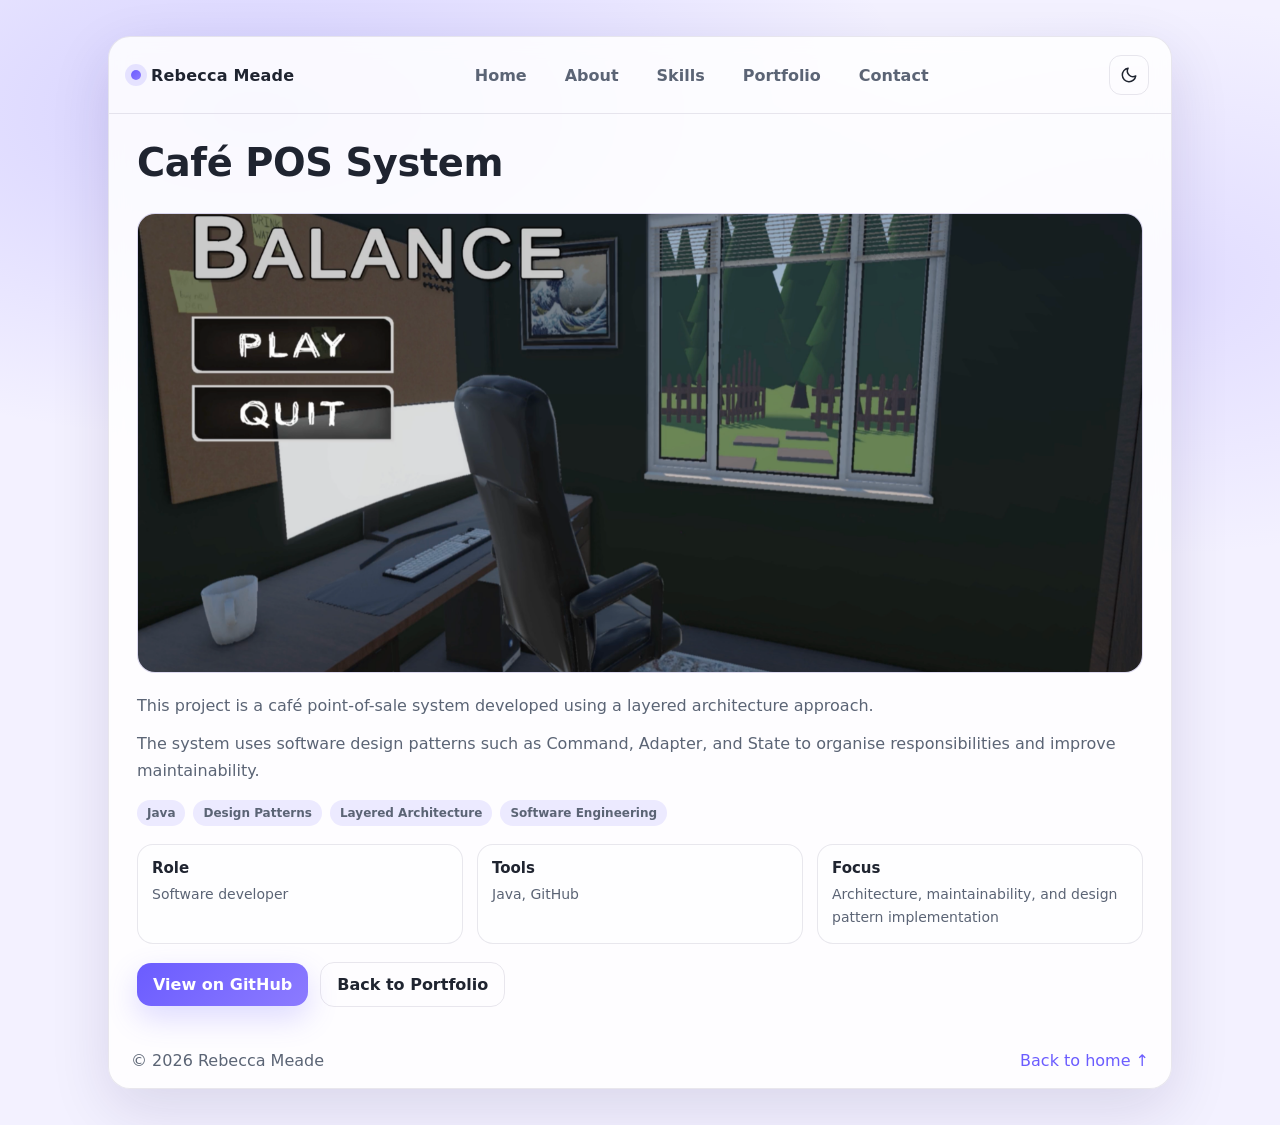
==== projects/cafepos.html @ 5c22958b "Separate pages for each project" ====
<!DOCTYPE html>
<html lang="en">
<head>
  <meta charset="UTF-8" />
  <meta name="viewport" content="width=device-width, initial-scale=1.0" />

  <title>Café POS System | Rebecca Meade</title>
  <link rel="stylesheet" href="../style.css" />
</head>

<body>
  <div class="wrap">
    <div class="card">
      <div class="nav">
        <a class="brand" href="../index.html">
          <span class="brand-dot" aria-hidden="true"></span>
          <span>Rebecca Meade</span>
        </a>

        <nav class="navlinks" aria-label="Primary">
          <a href="../index.html">Home</a>
          <a href="../index.html#about">About</a>
          <a href="../index.html#skills">Skills</a>
          <a href="../index.html#projects">Portfolio</a>
          <a href="../index.html#contact">Contact</a>
        </nav>

        <div class="actions">
          <button class="iconbtn" id="themeBtn" aria-label="Toggle theme" title="Toggle theme">
            <svg width="18" height="18" viewBox="0 0 24 24" fill="none">
              <path d="M21 13.2A7.5 7.5 0 0 1 10.8 3a9 9 0 1 0 10.2 10.2Z" stroke="currentColor" stroke-width="2" stroke-linecap="round" stroke-linejoin="round"/>
            </svg>
          </button>
        </div>
      </div>

      <section class="section">
        <h1>Café POS System</h1>

        <img
          class="project-hero-image"
          src="../images/fyp.png"
          alt="Screenshot of the Café POS System project"
        />

        <p>This project is a café point-of-sale system developed using a layered architecture approach.</p>

        <p>The system uses software design patterns such as Command, Adapter, and State to organise responsibilities and improve maintainability.</p>

        <div class="tags" style="margin-top:16px;">
          <span class="tag">Java</span>
          <span class="tag">Design Patterns</span>
          <span class="tag">Layered Architecture</span>
          <span class="tag">Software Engineering</span>
        </div>

        <div class="project-meta">
          <div class="meta-card">
            <h3>Role</h3>
            <p>Software developer</p>
          </div>

          <div class="meta-card">
            <h3>Tools</h3>
            <p>Java, GitHub</p>
          </div>

          <div class="meta-card">
            <h3>Focus</h3>
            <p>Architecture, maintainability, and design pattern implementation</p>
          </div>
        </div>

        <div class="ctaRow">
          <a class="btn btn-primary" href="https://github.com/22357564becky/cafe-pos" target="_blank" rel="noreferrer">
            View on GitHub
          </a>

          <a class="btn btn-ghost" href="../index.html#projects">
            Back to Portfolio
          </a>
        </div>
      </section>

      <footer>
        <span>© 2026 Rebecca Meade</span>
        <span>
          <a href="../index.html#top">Back to home ↑</a>
        </span>
      </footer>
    </div>
  </div>

  <script src="../script.js"></script>
</body>
</html>
---- style.css ----
:root{
  --bg: #f3f1ff;
  --card: rgba(255,255,255,0.85);
  --text: #1f2430;
  --muted: #5b6475;
  --border: rgba(40, 30, 80, 0.10);
  --shadow: 0 20px 60px rgba(30, 18, 80, 0.12);
  --accent: #6b5cff;
  --accent2: #8c7bff;
  --link: #6b5cff;
  --chip: rgba(107,92,255,0.12);
}

/* Dark mode */
[data-theme="dark"]{
  --bg: #0f1220;
  --card: rgba(25, 28, 45, 0.75);
  --text: #f1f4ff;
  --muted: #b8c0d7;
  --border: rgba(255,255,255,0.10);
  --shadow: 0 20px 60px rgba(0, 0, 0, 0.45);
  --accent: #8c7bff;
  --accent2: #6b5cff;
  --link: #a79cff;
  --chip: rgba(167,156,255,0.14);
}

*{ box-sizing:border-box; }
html{ scroll-behavior:smooth; }

body{
  margin:0;
  font-family: ui-sans-serif, system-ui, -apple-system, Segoe UI, Roboto, Arial, "Apple Color Emoji","Segoe UI Emoji";
  background: radial-gradient(1200px 600px at 20% 10%, rgba(107,92,255,0.22), transparent 55%),
              radial-gradient(900px 500px at 90% 25%, rgba(140,123,255,0.18), transparent 55%),
              var(--bg);
  color: var(--text);
  min-height: 100vh;
}

a{ color: var(--link); text-decoration: none; }
a:hover{ text-decoration: underline; }

.wrap{
  max-width: 1100px;
  margin: 36px auto;
  padding: 0 18px;
}

.card{
  background: var(--card);
  border: 1px solid var(--border);
  box-shadow: var(--shadow);
  backdrop-filter: blur(10px);
  border-radius: 22px;
  overflow: hidden;
}

/* Top nav */
.nav{
  display:flex;
  align-items:center;
  justify-content:space-between;
  padding: 18px 22px;
}

.brand{
  display:flex;
  align-items:center;
  gap:10px;
  font-weight: 800;
  letter-spacing: 0.2px;
  color: var(--text);
}

.brand:hover{
  text-decoration: none;
}

.brand-dot{
  width: 10px;
  height: 10px;
  border-radius: 50%;
  background: linear-gradient(135deg, var(--accent), var(--accent2));
  box-shadow: 0 0 0 6px rgba(107,92,255,0.15);
}

.navlinks{
  display:flex;
  align-items:center;
  gap: 18px;
  flex-wrap: wrap;
}

.navlinks a{
  color: var(--muted);
  font-weight: 600;
  padding: 10px 10px;
  border-radius: 12px;
}

.navlinks a:hover{
  background: rgba(107,92,255,0.10);
  text-decoration:none;
  color: var(--text);
}

.actions{
  display:flex;
  align-items:center;
  gap: 10px;
}

.iconbtn{
  width: 40px;
  height: 40px;
  border-radius: 12px;
  border: 1px solid var(--border);
  background: transparent;
  color: var(--text);
  cursor: pointer;
  display:grid;
  place-items:center;
}

.iconbtn:hover{
  background: rgba(107,92,255,0.10);
}

/* Hero */
.hero{
  display:grid;
  grid-template-columns: 1.15fr 0.85fr;
  gap: 22px;
  padding: 42px 28px 34px;
  align-items:center;
}

.kicker{
  display:inline-flex;
  gap: 10px;
  align-items:center;
  padding: 8px 12px;
  border-radius: 999px;
  background: var(--chip);
  color: var(--muted);
  font-weight: 650;
  width: fit-content;
  margin-bottom: 14px;
}

.kicker b{ color: var(--text); }

.hero h1{
  margin: 0 0 10px;
  font-size: clamp(34px, 3.6vw, 52px);
  line-height: 1.05;
  letter-spacing: -0.02em;
}

.subtitle{
  margin: 0 0 16px;
  font-size: 18px;
  color: var(--muted);
  max-width: 52ch;
}

.ctaRow{
  display:flex;
  align-items:center;
  gap: 12px;
  flex-wrap: wrap;
  margin-top: 18px;
}

.btn{
  border: 0;
  cursor:pointer;
  font-weight: 750;
  padding: 12px 16px;
  border-radius: 14px;
  display:inline-flex;
  align-items:center;
  gap: 10px;
}

.btn-primary{
  background: linear-gradient(135deg, var(--accent), var(--accent2));
  color: white;
  box-shadow: 0 12px 30px rgba(107,92,255,0.22);
}

.btn-primary:hover{
  filter: brightness(1.03);
  text-decoration: none;
}

.btn-ghost{
  background: transparent;
  border: 1px solid var(--border);
  color: var(--text);
}

.btn-ghost:hover{
  background: rgba(107,92,255,0.10);
  text-decoration: none;
}

.social{
  display:flex;
  gap: 10px;
  margin-top: 18px;
  align-items:center;
}

.social a{
  width: 40px;
  height: 40px;
  border-radius: 12px;
  border: 1px solid var(--border);
  display:grid;
  place-items:center;
  color: var(--text);
}

.social a:hover{
  background: rgba(107,92,255,0.10);
  text-decoration:none;
}

/* Portrait / blob */
.portraitWrap{
  display:grid;
  place-items:center;
  padding: 10px;
}

.blob{
  width: min(320px, 72vw);
  aspect-ratio: 1 / 1;
  border-radius: 55% 45% 58% 42% / 45% 55% 45% 55%;
  background: radial-gradient(circle at 30% 30%, rgba(255,255,255,0.35), transparent 45%),
              linear-gradient(135deg, var(--accent), var(--accent2));
  position: relative;
  box-shadow: 0 18px 60px rgba(107,92,255,0.25);
  overflow: hidden;
  animation: float 7s ease-in-out infinite;
}

@keyframes float{
  0%,100%{ transform: translateY(0px); }
  50%{ transform: translateY(-10px); }
}

.blob img{
  position:absolute;
  inset: 12%;
  width: 76%;
  height: 76%;
  object-fit: cover;
  border-radius: 50%;
  border: 6px solid rgba(255,255,255,0.65);
  background: rgba(255,255,255,0.55);
}

/* Sections */
.section{
  padding: 26px 28px;
  border-top: 1px solid var(--border);
}

.section h1,
.section h2{
  margin: 0 0 12px;
  letter-spacing: -0.01em;
}

.section h1{
  font-size: clamp(30px, 3vw, 44px);
}

.section h2{
  font-size: 22px;
}

.section p{
  margin: 0;
  color: var(--muted);
  line-height: 1.65;
}

.section p + p{
  margin-top: 12px;
}

/* Projects grid */
.grid{
  margin-top: 14px;
  display:grid;
  grid-template-columns: repeat(3, 1fr);
  gap: 14px;
}

.proj{
  border: 1px solid var(--border);
  border-radius: 18px;
  padding: 16px;
  background: rgba(255,255,255,0.35);
}

[data-theme="dark"] .proj{
  background: rgba(0,0,0,0.14);
}

.proj h3{
  margin: 0 0 6px;
  font-size: 16px;
}

.proj p{
  margin: 0 0 12px;
  font-size: 14px;
  color: var(--muted);
}

.tags{
  display:flex;
  flex-wrap:wrap;
  gap: 8px;
  margin-bottom: 12px;
}

.tag{
  font-size: 12px;
  padding: 6px 10px;
  border-radius: 999px;
  background: var(--chip);
  color: var(--muted);
  font-weight: 650;
}

.proj a{
  font-weight: 750;
  display:inline-flex;
  align-items:center;
  gap: 8px;
}

/* Project detail pages */
.project-hero-image{
  width:100%;
  max-height: 460px;
  object-fit: cover;
  border-radius: 18px;
  border: 1px solid var(--border);
  margin: 16px 0;
  background: rgba(107,92,255,0.10);
}

.project-meta{
  display:grid;
  grid-template-columns: repeat(3, 1fr);
  gap: 14px;
  margin-top: 18px;
}

.meta-card{
  border: 1px solid var(--border);
  border-radius: 16px;
  padding: 14px;
  background: rgba(255,255,255,0.30);
}

[data-theme="dark"] .meta-card{
  background: rgba(0,0,0,0.14);
}

.meta-card h3{
  margin: 0 0 6px;
  font-size: 15px;
}

.meta-card p{
  font-size: 14px;
}

/* Footer */
footer{
  padding: 18px 22px;
  color: var(--muted);
  display:flex;
  justify-content:space-between;
  align-items:center;
  gap: 10px;
  flex-wrap: wrap;
}

/* Responsive */
@media (max-width: 900px){
  .hero{
    grid-template-columns: 1fr;
    padding: 34px 22px 22px;
  }

  .grid,
  .project-meta{
    grid-template-columns: 1fr;
  }

  .nav{
    gap: 10px;
  }

  .navlinks{
    display:none;
  }
}
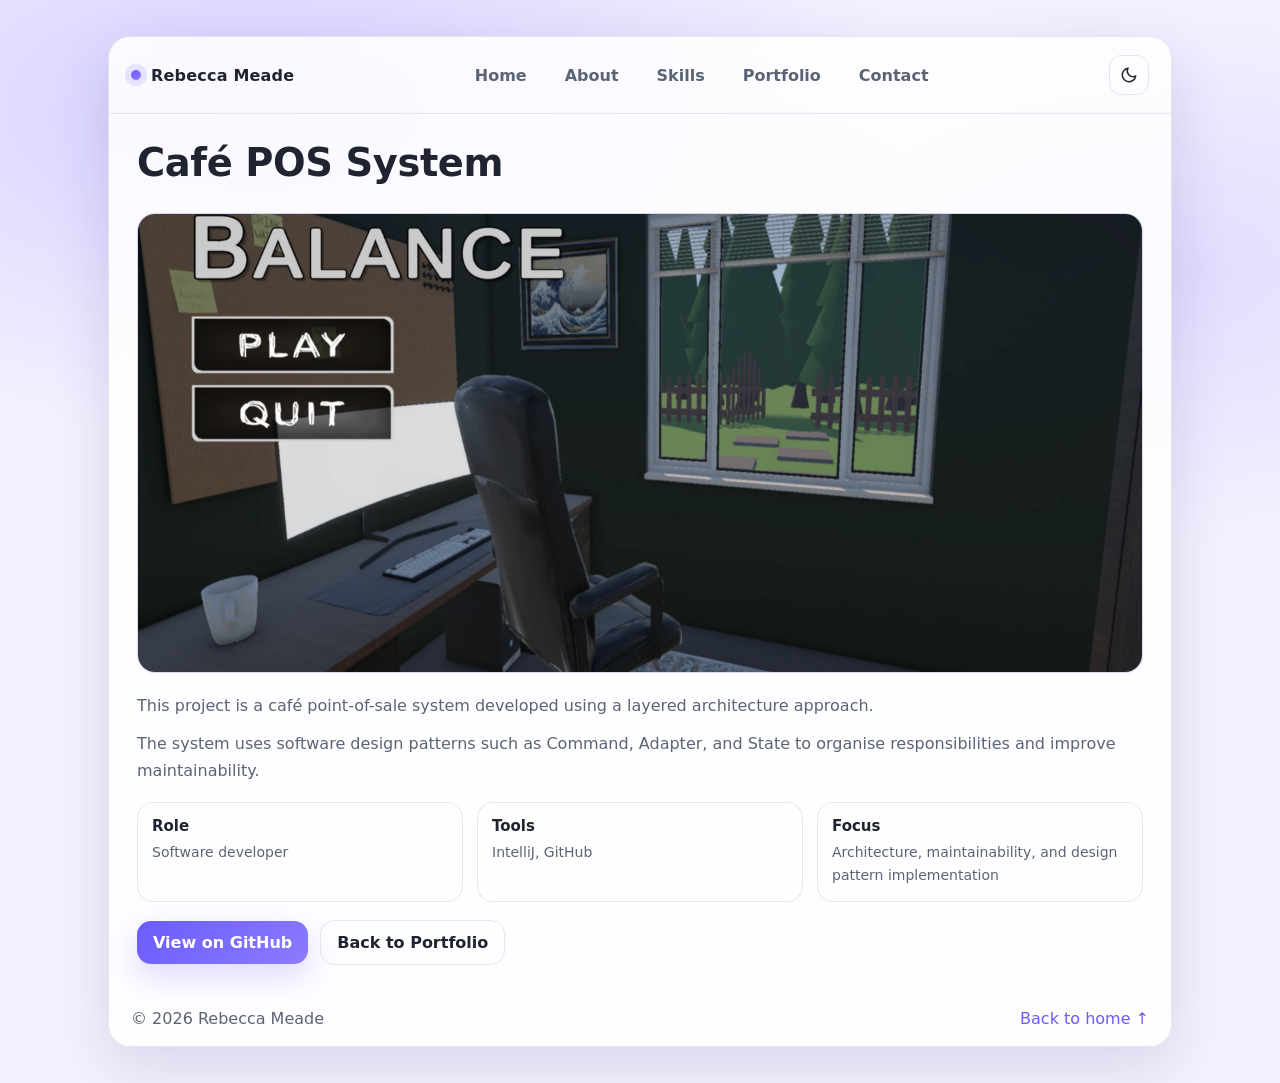
==== commit 222abfbb: "Added fyp video and edited project pages" ====
--- a/projects/cafepos.html
+++ b/projects/cafepos.html
@@ -47,13 +47,6 @@
 
         <p>The system uses software design patterns such as Command, Adapter, and State to organise responsibilities and improve maintainability.</p>
 
-        <div class="tags" style="margin-top:16px;">
-          <span class="tag">Java</span>
-          <span class="tag">Design Patterns</span>
-          <span class="tag">Layered Architecture</span>
-          <span class="tag">Software Engineering</span>
-        </div>
-
         <div class="project-meta">
           <div class="meta-card">
             <h3>Role</h3>
@@ -62,7 +55,7 @@
 
           <div class="meta-card">
             <h3>Tools</h3>
-            <p>Java, GitHub</p>
+            <p>IntelliJ, GitHub</p>
           </div>
 
           <div class="meta-card">
